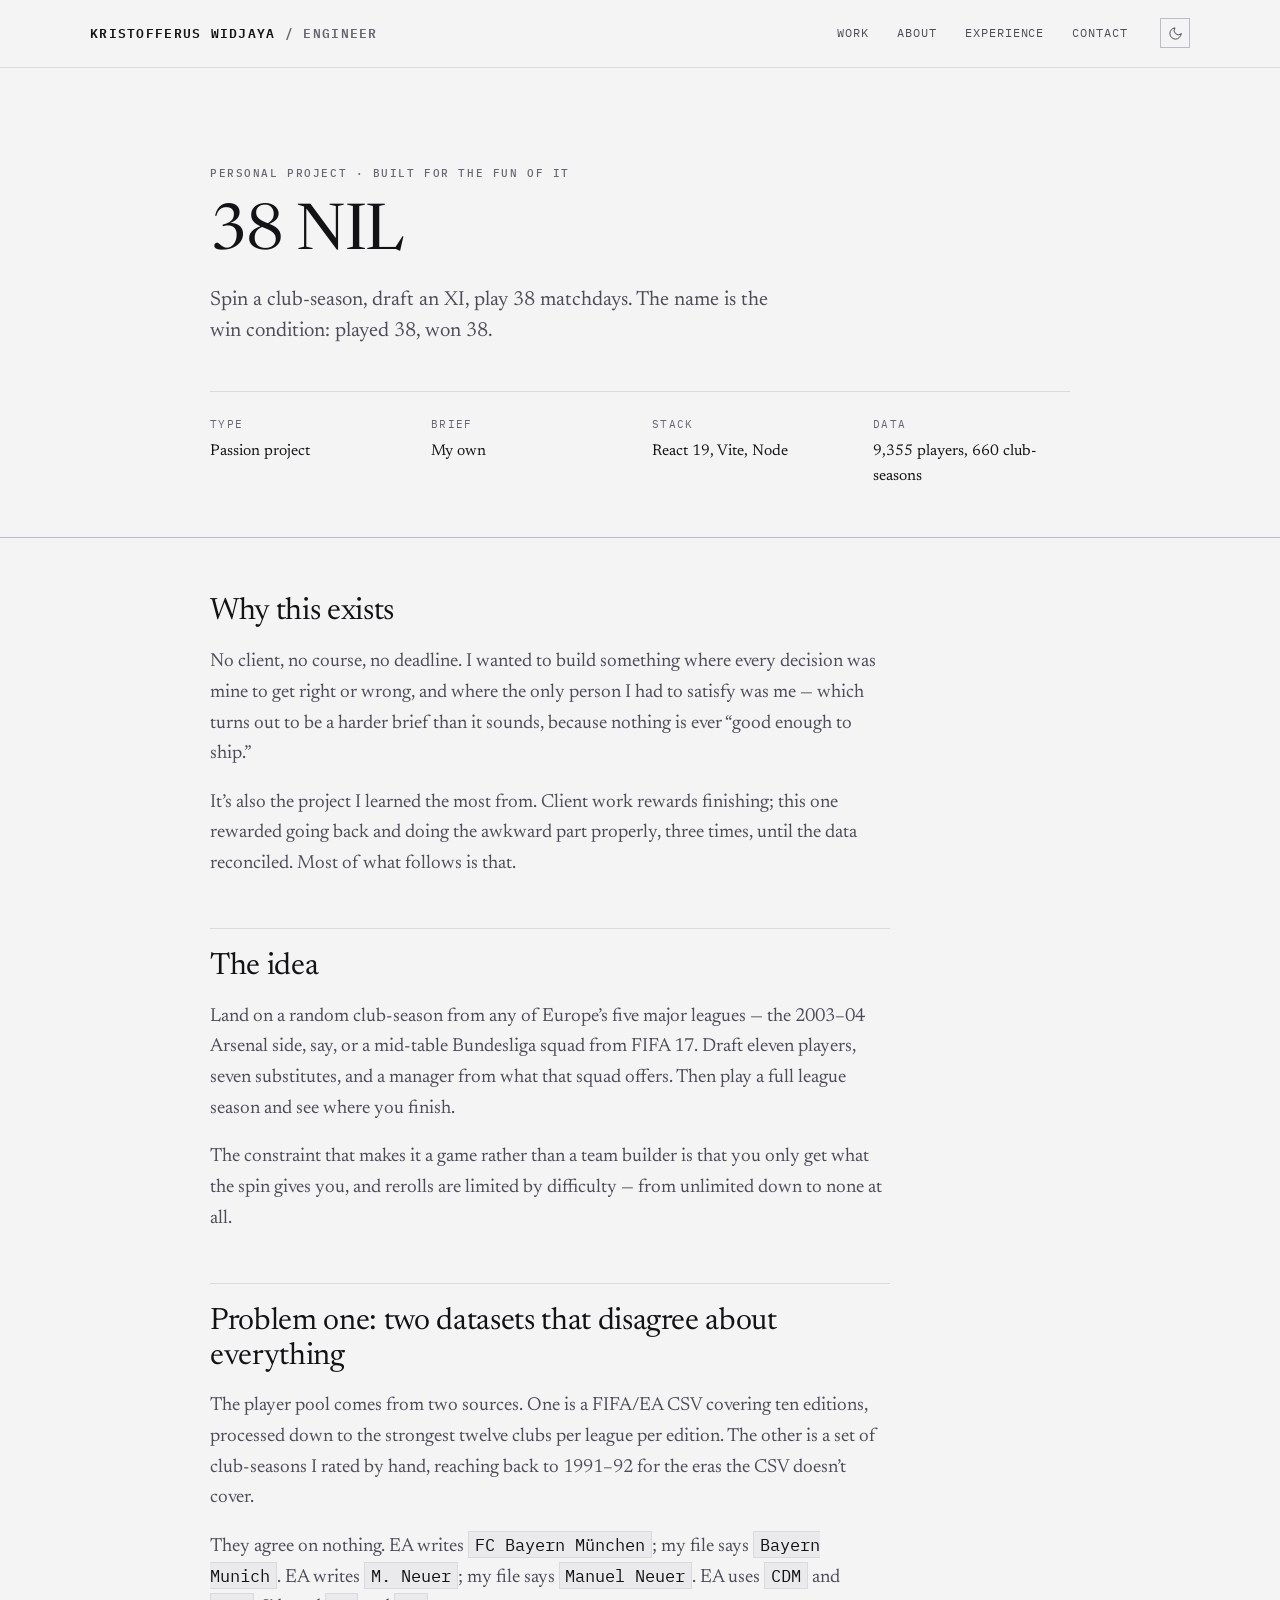
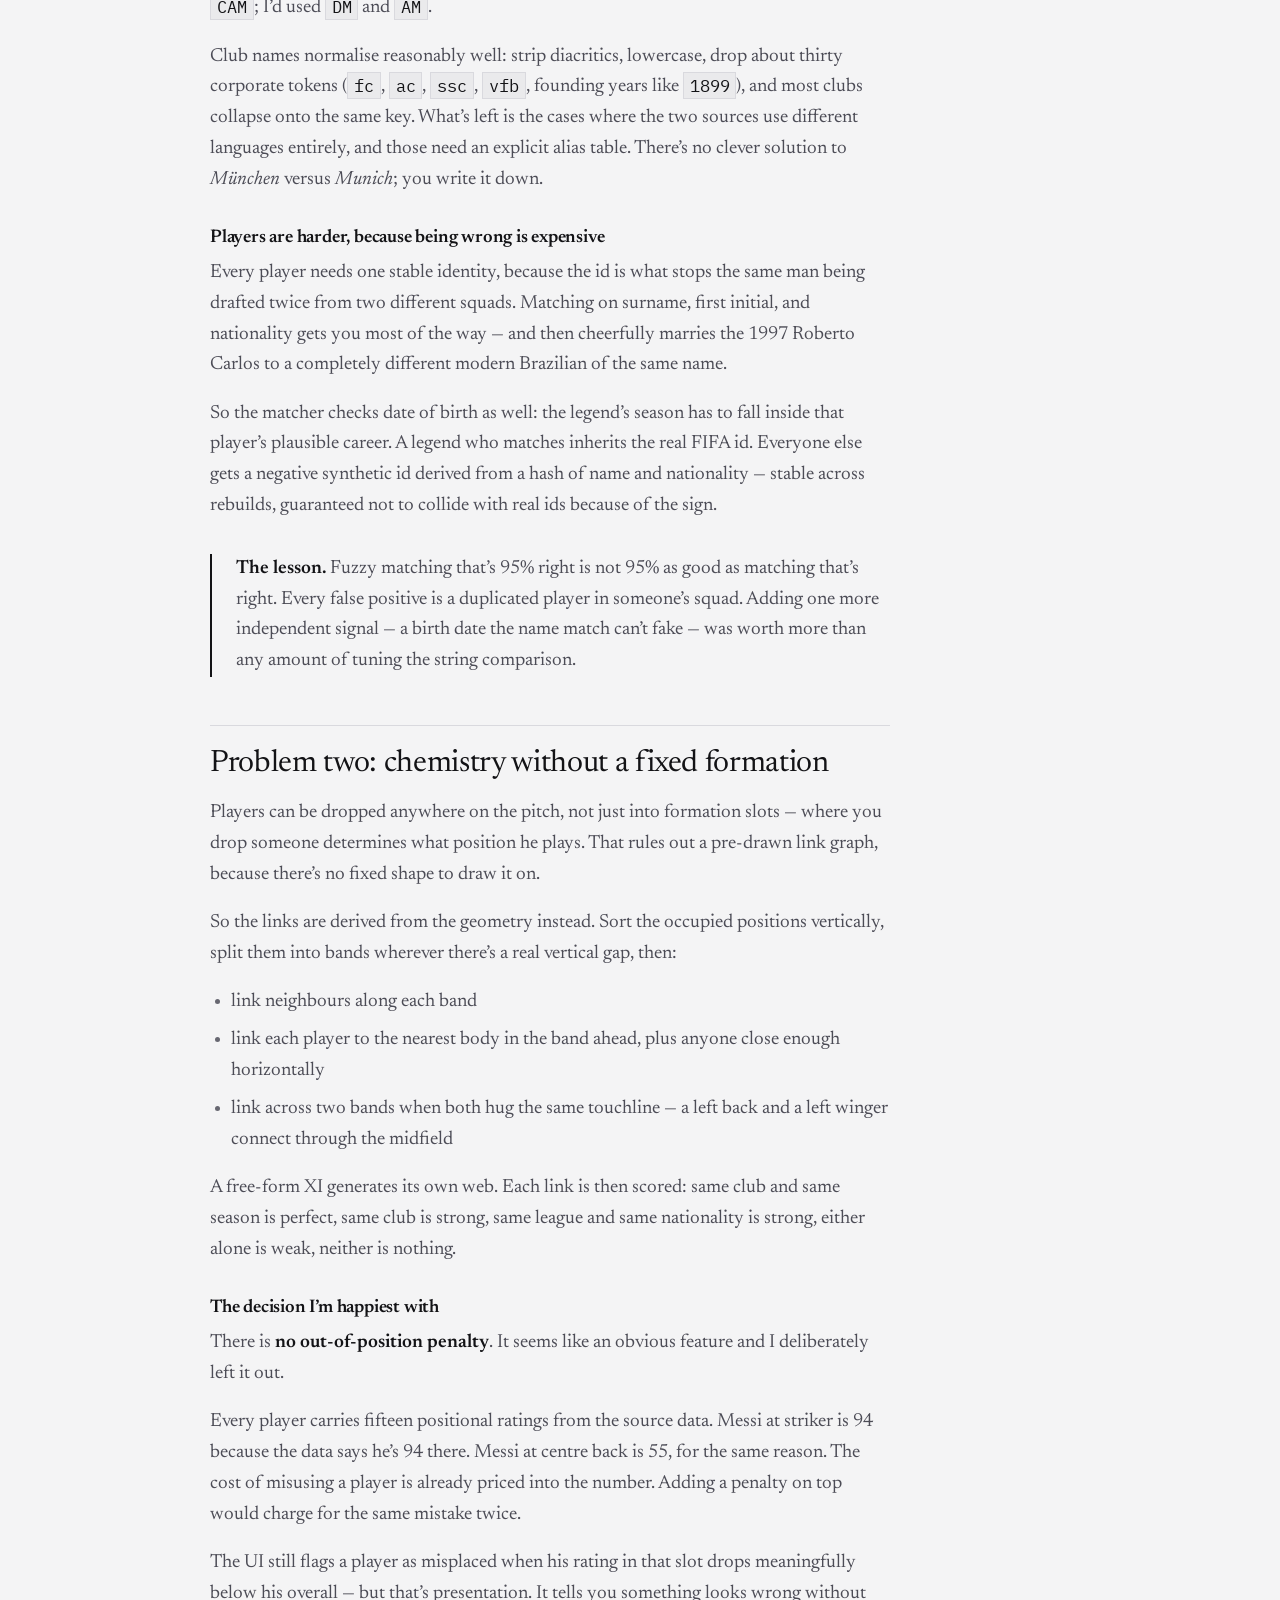
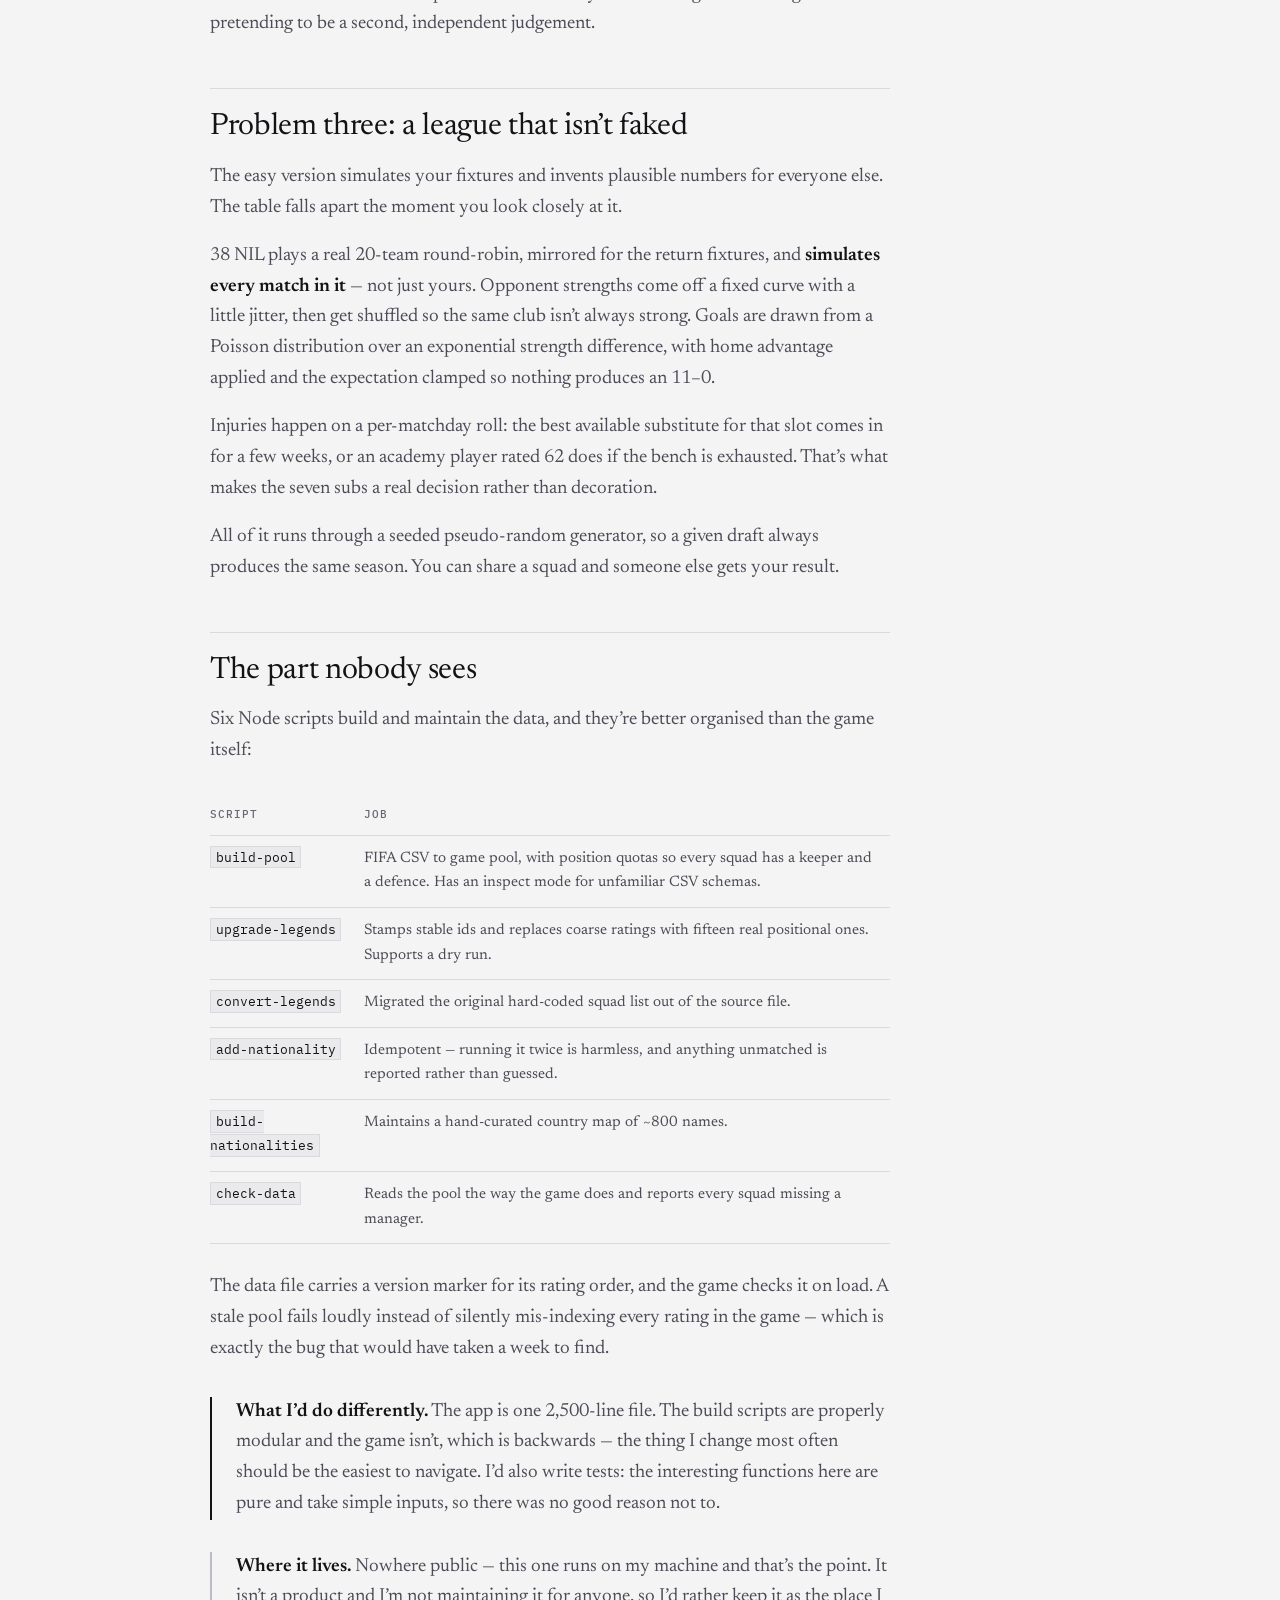
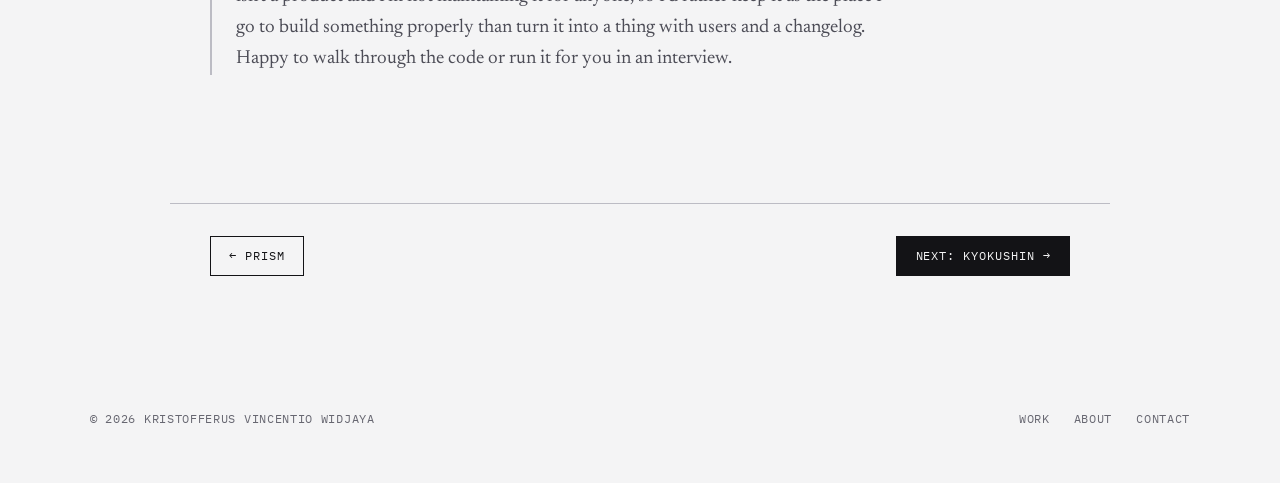
==== projects/38-nil.html @ 555da95a "Rebuild portfolio as an editorial site Replaces the single-page gradient layout with a typographic o" ====
<!DOCTYPE html>
<html lang="en">
<head>
<meta charset="UTF-8">
<meta name="viewport" content="width=device-width, initial-scale=1.0">

<title>38 NIL — football draft game · Kristofferus Vincentio Widjaya</title>
<meta name="description" content="Building a five-league all-time football draft game: merging two datasets that disagree about spelling, deriving chemistry from pitch geometry, and simulating a full 38-match season.">
<link rel="canonical" href="https://vinzzz123.github.io/projects/38-nil.html">

<meta property="og:type" content="article">
<meta property="og:url" content="https://vinzzz123.github.io/projects/38-nil.html">
<meta property="og:title" content="38 NIL — football draft game">
<meta property="og:description" content="9,355 players, two mismatched datasets, and a season simulation where every fixture is played.">
<meta property="og:image" content="https://vinzzz123.github.io/assets/img/og-image.png">
<meta name="twitter:card" content="summary_large_image">

<link rel="icon" href="../assets/img/favicon.svg" type="image/svg+xml">
<meta name="theme-color" content="#f4f4f5">

<link rel="preconnect" href="https://fonts.googleapis.com">
<link rel="preconnect" href="https://fonts.gstatic.com" crossorigin>
<link href="https://fonts.googleapis.com/css2?family=IBM+Plex+Mono:wght@400;500;600&family=Newsreader:ital,opsz,wght@0,6..72,300..700;1,6..72,300..700&display=swap" rel="stylesheet">
<link rel="stylesheet" href="../assets/css/style.css">

<script>
    document.documentElement.classList.add('js');
    try {
        var t = localStorage.getItem('kvw-theme');
        if (t === 'dark' || t === 'light') document.documentElement.setAttribute('data-theme', t);
    } catch (e) {}
</script>
</head>
<body>

<a class="skip-link" href="#main">Skip to content</a>

<header>
    <div class="header-inner">
        <a class="wordmark" href="../index.html">Kristofferus&nbsp;Widjaya <span>/ Engineer</span></a>
        <div class="nav">
            <nav aria-label="Main">
                <ul class="nav-menu" id="navMenu">
                    <li><a href="../index.html#work">Work</a></li>
                    <li><a href="../index.html#about">About</a></li>
                    <li><a href="../index.html#cv">Experience</a></li>
                    <li><a href="../index.html#contact">Contact</a></li>
                </ul>
            </nav>
            <button class="icon-btn" id="themeToggle" type="button" aria-pressed="false" aria-label="Switch to dark theme">
                <svg class="icon-moon" viewBox="0 0 24 24" aria-hidden="true"><path d="M21 12.79A9 9 0 1111.21 3 7 7 0 0021 12.79z"/></svg>
                <svg class="icon-sun" viewBox="0 0 24 24" aria-hidden="true"><circle cx="12" cy="12" r="4"/><path d="M12 2v2M12 20v2M4.93 4.93l1.41 1.41M17.66 17.66l1.41 1.41M2 12h2M20 12h2M6.34 17.66l-1.41 1.41M19.07 4.93l-1.41 1.41"/></svg>
            </button>
            <button class="icon-btn burger" id="burger" type="button" aria-expanded="false" aria-controls="navMenu" aria-label="Toggle navigation">
                <span></span><span></span><span></span>
            </button>
        </div>
    </div>
</header>

<main id="main">

<section class="study-head">
    <div class="wrap">
        <p class="label">Personal project &middot; Built for the fun of it</p>
        <h1>38 NIL</h1>
        <p class="standfirst">
            Spin a club-season, draft an XI, play 38 matchdays. The name is the win condition:
            played 38, won 38.
        </p>
        <dl class="study-facts">
            <div><dt>Type</dt><dd>Passion project</dd></div>
            <div><dt>Brief</dt><dd>My own</dd></div>
            <div><dt>Stack</dt><dd>React 19, Vite, Node</dd></div>
            <div><dt>Data</dt><dd>9,355 players, 660 club-seasons</dd></div>
        </dl>
    </div>
</section>

<section class="study">
    <div class="wrap">
        <div class="study-col">
        <h2>Why this exists</h2>
        <p>
            No client, no course, no deadline. I wanted to build something where every decision was mine
            to get right or wrong, and where the only person I had to satisfy was me &mdash; which turns
            out to be a harder brief than it sounds, because nothing is ever &ldquo;good enough to ship.&rdquo;
        </p>
        <p>
            It&rsquo;s also the project I learned the most from. Client work rewards finishing; this one
            rewarded going back and doing the awkward part properly, three times, until the data
            reconciled. Most of what follows is that.
        </p>

        <h2>The idea</h2>
        <p>
            Land on a random club-season from any of Europe&rsquo;s five major leagues &mdash; the
            2003&ndash;04 Arsenal side, say, or a mid-table Bundesliga squad from FIFA 17. Draft eleven
            players, seven substitutes, and a manager from what that squad offers. Then play a full league
            season and see where you finish.
        </p>
        <p>
            The constraint that makes it a game rather than a team builder is that you only get what the
            spin gives you, and rerolls are limited by difficulty &mdash; from unlimited down to none at all.
        </p>

        <h2>Problem one: two datasets that disagree about everything</h2>
        <p>
            The player pool comes from two sources. One is a FIFA/EA CSV covering ten editions, processed
            down to the strongest twelve clubs per league per edition. The other is a set of club-seasons
            I rated by hand, reaching back to 1991&ndash;92 for the eras the CSV doesn&rsquo;t cover.
        </p>
        <p>
            They agree on nothing. EA writes <code>FC Bayern M&uuml;nchen</code>; my file says
            <code>Bayern Munich</code>. EA writes <code>M. Neuer</code>; my file says
            <code>Manuel Neuer</code>. EA uses <code>CDM</code> and <code>CAM</code>; I&rsquo;d used
            <code>DM</code> and <code>AM</code>.
        </p>
        <p>
            Club names normalise reasonably well: strip diacritics, lowercase, drop about thirty corporate
            tokens (<code>fc</code>, <code>ac</code>, <code>ssc</code>, <code>vfb</code>, founding years
            like <code>1899</code>), and most clubs collapse onto the same key. What&rsquo;s left is the
            cases where the two sources use different languages entirely, and those need an explicit alias
            table. There&rsquo;s no clever solution to <em>M&uuml;nchen</em> versus <em>Munich</em>; you
            write it down.
        </p>

        <h3>Players are harder, because being wrong is expensive</h3>
        <p>
            Every player needs one stable identity, because the id is what stops the same man being drafted
            twice from two different squads. Matching on surname, first initial, and nationality gets you
            most of the way &mdash; and then cheerfully marries the 1997 Roberto Carlos to a completely
            different modern Brazilian of the same name.
        </p>
        <p>
            So the matcher checks date of birth as well: the legend&rsquo;s season has to fall inside that
            player&rsquo;s plausible career. A legend who matches inherits the real FIFA id. Everyone else
            gets a negative synthetic id derived from a hash of name and nationality &mdash; stable across
            rebuilds, guaranteed not to collide with real ids because of the sign.
        </p>

        <div class="aside">
            <p>
                <strong>The lesson.</strong> Fuzzy matching that&rsquo;s 95% right is not 95% as good as
                matching that&rsquo;s right. Every false positive is a duplicated player in someone&rsquo;s
                squad. Adding one more independent signal &mdash; a birth date the name match can&rsquo;t
                fake &mdash; was worth more than any amount of tuning the string comparison.
            </p>
        </div>

        <h2>Problem two: chemistry without a fixed formation</h2>
        <p>
            Players can be dropped anywhere on the pitch, not just into formation slots &mdash; where you
            drop someone determines what position he plays. That rules out a pre-drawn link graph, because
            there&rsquo;s no fixed shape to draw it on.
        </p>
        <p>
            So the links are derived from the geometry instead. Sort the occupied positions vertically,
            split them into bands wherever there&rsquo;s a real vertical gap, then:
        </p>
        <ul>
            <li>link neighbours along each band</li>
            <li>link each player to the nearest body in the band ahead, plus anyone close enough horizontally</li>
            <li>link across two bands when both hug the same touchline &mdash; a left back and a left winger connect through the midfield</li>
        </ul>
        <p>
            A free-form XI generates its own web. Each link is then scored: same club and same season is
            perfect, same club is strong, same league and same nationality is strong, either alone is weak,
            neither is nothing.
        </p>

        <h3>The decision I&rsquo;m happiest with</h3>
        <p>
            There is <strong>no out-of-position penalty</strong>. It seems like an obvious feature and I
            deliberately left it out.
        </p>
        <p>
            Every player carries fifteen positional ratings from the source data. Messi at striker is 94
            because the data says he&rsquo;s 94 there. Messi at centre back is 55, for the same reason. The
            cost of misusing a player is already priced into the number. Adding a penalty on top would
            charge for the same mistake twice.
        </p>
        <p>
            The UI still flags a player as misplaced when his rating in that slot drops meaningfully below
            his overall &mdash; but that&rsquo;s presentation. It tells you something looks wrong without
            pretending to be a second, independent judgement.
        </p>

        <h2>Problem three: a league that isn&rsquo;t faked</h2>
        <p>
            The easy version simulates your fixtures and invents plausible numbers for everyone else. The
            table falls apart the moment you look closely at it.
        </p>
        <p>
            38 NIL plays a real 20-team round-robin, mirrored for the return fixtures, and
            <strong>simulates every match in it</strong> &mdash; not just yours. Opponent strengths come off
            a fixed curve with a little jitter, then get shuffled so the same club isn&rsquo;t always
            strong. Goals are drawn from a Poisson distribution over an exponential strength difference,
            with home advantage applied and the expectation clamped so nothing produces an 11&ndash;0.
        </p>
        <p>
            Injuries happen on a per-matchday roll: the best available substitute for that slot comes in
            for a few weeks, or an academy player rated 62 does if the bench is exhausted. That&rsquo;s
            what makes the seven subs a real decision rather than decoration.
        </p>
        <p>
            All of it runs through a seeded pseudo-random generator, so a given draft always produces the
            same season. You can share a squad and someone else gets your result.
        </p>

        <h2>The part nobody sees</h2>
        <p>
            Six Node scripts build and maintain the data, and they&rsquo;re better organised than the game
            itself:
        </p>
        <div class="table-wrap">
            <table>
                <thead><tr><th>Script</th><th>Job</th></tr></thead>
                <tbody>
                    <tr><td><code>build-pool</code></td><td>FIFA CSV to game pool, with position quotas so every squad has a keeper and a defence. Has an inspect mode for unfamiliar CSV schemas.</td></tr>
                    <tr><td><code>upgrade-legends</code></td><td>Stamps stable ids and replaces coarse ratings with fifteen real positional ones. Supports a dry run.</td></tr>
                    <tr><td><code>convert-legends</code></td><td>Migrated the original hard-coded squad list out of the source file.</td></tr>
                    <tr><td><code>add-nationality</code></td><td>Idempotent &mdash; running it twice is harmless, and anything unmatched is reported rather than guessed.</td></tr>
                    <tr><td><code>build-nationalities</code></td><td>Maintains a hand-curated country map of ~800 names.</td></tr>
                    <tr><td><code>check-data</code></td><td>Reads the pool the way the game does and reports every squad missing a manager.</td></tr>
                </tbody>
            </table>
        </div>
        <p>
            The data file carries a version marker for its rating order, and the game checks it on load. A
            stale pool fails loudly instead of silently mis-indexing every rating in the game &mdash; which
            is exactly the bug that would have taken a week to find.
        </p>

        <div class="aside">
            <p>
                <strong>What I&rsquo;d do differently.</strong> The app is one 2,500-line file. The build
                scripts are properly modular and the game isn&rsquo;t, which is backwards &mdash; the thing
                I change most often should be the easiest to navigate. I&rsquo;d also write tests: the
                interesting functions here are pure and take simple inputs, so there was no good reason not
                to.
            </p>
        </div>

        <div class="aside aside--muted">
            <p>
                <strong>Where it lives.</strong> Nowhere public &mdash; this one runs on my machine and
                that&rsquo;s the point. It isn&rsquo;t a product and I&rsquo;m not maintaining it for
                anyone, so I&rsquo;d rather keep it as the place I go to build something properly than turn
                it into a thing with users and a changelog. Happy to walk through the code or run it for
                you in an interview.
            </p>
        </div>
        </div>
    </div>
</section>

<section class="study-foot">
    <div class="wrap">
        <a class="btn" href="prism.html">&larr; PRISM</a>
        <a class="btn btn--solid" href="kyokushin.html">Next: Kyokushin &rarr;</a>
    </div>
</section>

</main>

<footer>
    <div class="wrap footer-inner">
        <p>&copy; 2026 Kristofferus Vincentio Widjaya</p>
        <ul class="footer-links">
            <li><a href="../index.html#work">Work</a></li>
            <li><a href="../index.html#about">About</a></li>
            <li><a href="../index.html#contact">Contact</a></li>
        </ul>
    </div>
</footer>

<script src="../assets/js/main.js" defer></script>
</body>
</html>
---- assets/css/style.css ----
/* ==========================================================================
   Kristofferus Vincentio Widjaya — portfolio
   Editorial layout: serif for reading, mono for metadata, rules instead of
   shadows. No gradients, no cards, no lifting on hover.
   ========================================================================== */

/* ---------- tokens ---------- */

:root {
    /* Achromatic. Every value is a true neutral — no hue to read as a brand.
       Links are marked by underline rather than colour, which is how print
       has always done it. */
    --paper: #f4f4f5;
    --paper-2: #eaeaec;
    --ink: #131316;
    --ink-2: #4c4c56;   /* 7.72 on paper, 7.06 on the tint */
    --ink-3: #676771;   /* 5.09 on paper, 4.65 on the tint */
    --rule: #d9d9de;
    --rule-strong: #bcbcc4;

    /* Swap these three to tint the whole site — nothing else references a hue.
       Deep green   #1d4d3f / #143a2f
       Ink navy     #1e3a6b / #16294d
       Oxblood      #6b1f2a / #4f151e  */
    --accent: #131316;
    --accent-hover: #4c4c56;
    --on-accent: #f4f4f5;

    --measure: 68ch;
    --container: 1180px;
    --gutter: 2.5rem;
    --header-h: 68px;

    --serif: 'Newsreader', Georgia, 'Times New Roman', serif;
    --mono: 'IBM Plex Mono', ui-monospace, 'SF Mono', Menlo, Consolas, monospace;
}

@media (prefers-color-scheme: dark) {
    :root:not([data-theme="light"]) {
        --paper: #0e0e10;
        --paper-2: #17171b;
        --ink: #e9e9ec;
        --ink-2: #a2a2ac;   /* 7.62 on paper, 7.07 on the tint */
        --ink-3: #81818b;   /* 5.00 on paper, 4.64 on the tint */
        --rule: #26262c;
        --rule-strong: #3a3a42;
        --accent: #e9e9ec;
        --accent-hover: #a2a2ac;
        --on-accent: #0e0e10;
    }
}

:root[data-theme="dark"] {
    --paper: #0e0e10;
    --paper-2: #17171b;
    --ink: #e9e9ec;
    --ink-2: #a2a2ac;   /* 7.62 on paper, 7.07 on the tint */
    --ink-3: #81818b;   /* 5.00 on paper, 4.64 on the tint */
    --rule: #26262c;
    --rule-strong: #3a3a42;
    --accent: #e9e9ec;
    --accent-hover: #a2a2ac;
    --on-accent: #0e0e10;
}

/* ---------- reset ---------- */

*, *::before, *::after { margin: 0; padding: 0; box-sizing: border-box; }

html {
    scroll-behavior: smooth;
    scroll-padding-top: calc(var(--header-h) + 1.5rem);
    -webkit-text-size-adjust: 100%;
}

body {
    background: var(--paper);
    color: var(--ink);
    font-family: var(--serif);
    font-size: clamp(1.0625rem, .35vw + 1rem, 1.1875rem);
    line-height: 1.62;
    font-synthesis-weight: none;
    text-rendering: optimizeLegibility;
}

img { max-width: 100%; height: auto; display: block; }

::selection { background: var(--accent); color: var(--on-accent); }

:focus-visible {
    outline: 2px solid var(--accent);
    outline-offset: 3px;
}

.skip-link {
    position: absolute;
    left: 1rem; top: -100px;
    z-index: 2000;
    padding: .75rem 1.25rem;
    background: var(--ink);
    color: var(--paper);
    font-family: var(--mono);
    font-size: .8rem;
    text-decoration: none;
    transition: top .15s;
}
.skip-link:focus { top: 1rem; }

/* ---------- shared type ---------- */

.wrap { max-width: var(--container); margin-inline: auto; padding-inline: var(--gutter); }

h1, h2, h3, h4 { font-weight: 500; line-height: 1.14; letter-spacing: -.011em; }

/* mono is for anything that is data rather than prose */
.label {
    font-family: var(--mono);
    font-size: .7rem;
    font-weight: 500;
    letter-spacing: .14em;
    text-transform: uppercase;
    color: var(--ink-3);
}

a { color: var(--accent); text-decoration-thickness: 1px; text-underline-offset: .18em; }
a:hover { color: var(--accent-hover); }

/* Colour no longer marks a link, so body copy underlines them explicitly.
   Navigation and buttons opt out — they read as links from position alone. */
.prose a, .study p a, .study li a, .row p a { text-decoration: underline; }

/* ---------- header ---------- */

header {
    position: fixed;
    inset: 0 0 auto 0;
    height: var(--header-h);
    z-index: 100;
    background: var(--paper);
    border-bottom: 1px solid var(--rule);
}

.header-inner {
    max-width: var(--container);
    height: 100%;
    margin-inline: auto;
    padding-inline: var(--gutter);
    display: flex;
    align-items: center;
    justify-content: space-between;
    gap: 1.5rem;
}

.wordmark {
    font-family: var(--mono);
    font-size: .8rem;
    font-weight: 600;
    letter-spacing: .1em;
    text-transform: uppercase;
    color: var(--ink);
    text-decoration: none;
}
.wordmark span { color: var(--ink-3); }

.nav { display: flex; align-items: center; gap: 2rem; }
.nav-menu { display: flex; gap: 1.75rem; list-style: none; }

.nav-menu a {
    font-family: var(--mono);
    font-size: .74rem;
    letter-spacing: .08em;
    text-transform: uppercase;
    color: var(--ink-2);
    text-decoration: none;
    padding-block: .25rem;
    border-bottom: 1px solid transparent;
}
.nav-menu a:hover { color: var(--ink); border-bottom-color: var(--ink); }

.icon-btn {
    display: grid;
    place-items: center;
    width: 30px; height: 30px;
    border: 1px solid var(--rule-strong);
    background: transparent;
    color: var(--ink-2);
    cursor: pointer;
    border-radius: 0;
}
.icon-btn:hover { color: var(--ink); border-color: var(--ink); }
.icon-btn svg { width: 15px; height: 15px; fill: none; stroke: currentColor; stroke-width: 1.6; stroke-linecap: round; stroke-linejoin: round; }

.icon-sun { display: none; }
:root[data-theme="dark"] .icon-sun { display: block; }
:root[data-theme="dark"] .icon-moon { display: none; }
@media (prefers-color-scheme: dark) {
    :root:not([data-theme="light"]) .icon-sun { display: block; }
    :root:not([data-theme="light"]) .icon-moon { display: none; }
}

.burger { display: none; flex-direction: column; gap: 3px; }
.burger span { display: block; width: 14px; height: 1.5px; background: currentColor; }

/* ---------- buttons & inline links ---------- */

.btn {
    display: inline-block;
    padding: .6rem 1.15rem;
    font-family: var(--mono);
    font-size: .74rem;
    letter-spacing: .08em;
    text-transform: uppercase;
    text-decoration: none;
    border: 1px solid var(--ink);
    color: var(--ink);
    background: transparent;
    border-radius: 0;
    transition: background-color .15s, color .15s;
}
.btn:hover { background: var(--ink); color: var(--paper); }
.btn--solid { background: var(--ink); color: var(--paper); }
.btn--solid:hover { background: transparent; color: var(--ink); }

/* the arrow link used at the end of an entry */
.go {
    font-family: var(--mono);
    font-size: .78rem;
    letter-spacing: .04em;
    text-decoration: none;
    border-bottom: 1px solid currentColor;
    padding-bottom: .1rem;
}
.go::after { content: ' \2192'; }

/* ---------- hero ---------- */

.hero { padding-block: calc(var(--header-h) + 7rem) 5.5rem; border-bottom: 1px solid var(--rule); }

.hero-lede {
    display: grid;
    grid-template-columns: minmax(0, 7fr) minmax(0, 4fr);
    gap: var(--gutter);
    align-items: end;
}

.hero h1 {
    font-size: clamp(2.6rem, 6.4vw, 5rem);
    font-weight: 400;
    line-height: 1.03;
    letter-spacing: -.026em;
    max-width: 16ch;
}
.hero h1 em {
    /* italic alone does the work — no colour needed */
    font-style: italic;
}

.hero-side p { color: var(--ink-2); max-width: 42ch; }
.hero-side .label { display: block; margin-bottom: .9rem; }

.hero-actions { display: flex; flex-wrap: wrap; gap: .75rem; margin-top: 2rem; }

/* four facts, separated by rules — replaces the old stat tiles */
.facts {
    display: grid;
    grid-template-columns: repeat(4, 1fr);
    margin-top: 4.5rem;
    border-top: 1px solid var(--rule);
}
.facts > div { padding: 1.5rem 1.5rem 0 0; border-right: 1px solid var(--rule); }
.facts > div:last-child { border-right: 0; padding-right: 0; }
.facts > div + div { padding-left: 1.5rem; }

.facts dt {
    font-family: var(--mono);
    font-size: clamp(1.5rem, 2.4vw, 2rem);
    font-weight: 400;
    letter-spacing: -.03em;
    line-height: 1;
    margin-bottom: .55rem;
}
.facts dd { color: var(--ink-2); font-size: .92rem; line-height: 1.45; }

/* ---------- section scaffolding ---------- */

.band { padding-block: 5.5rem; border-bottom: 1px solid var(--rule); }
.band--tint { background: var(--paper-2); }

.band-head {
    display: grid;
    grid-template-columns: minmax(0, 4fr) minmax(0, 7fr);
    gap: var(--gutter);
    align-items: baseline;
    padding-bottom: 1.75rem;
    margin-bottom: 3.5rem;
    border-bottom: 1px solid var(--rule-strong);
}
.band-head h2 {
    font-size: clamp(1.6rem, 2.6vw, 2.15rem);
    font-weight: 400;
    letter-spacing: -.02em;
}
.band-head p { color: var(--ink-2); font-size: 1rem; max-width: 58ch; }

/* ---------- work index ---------- */

.entries { display: grid; }

.entry {
    display: grid;
    grid-template-columns: 4.5rem minmax(0, 1fr);
    gap: var(--gutter);
    padding-block: 3.25rem;
    border-top: 1px solid var(--rule);
}
.entry:first-child { border-top: 0; padding-top: 0; }

.entry-no {
    font-family: var(--mono);
    font-size: .82rem;
    color: var(--ink-3);
    padding-top: .45rem;
}

.entry-body { display: grid; grid-template-columns: minmax(0, 1fr); gap: 1.25rem; }

/* entries that have a screenshot run two columns on wide screens */
.entry--figure .entry-body { grid-template-columns: minmax(0, 1fr) minmax(0, 1fr); gap: var(--gutter); align-items: start; }
.entry--figure .entry-text { display: grid; gap: 1.25rem; }

.entry h3 { font-size: clamp(1.45rem, 2.2vw, 1.9rem); font-weight: 400; }
.entry h3 a { color: inherit; text-decoration: none; border-bottom: 1px solid var(--rule-strong); }
.entry h3 a:hover { border-bottom-color: var(--ink); }

.entry-kicker { margin-top: .5rem; }
.entry-kicker .label { color: var(--ink-3); }
.entry-kicker .label + .label::before { content: ' / '; color: var(--rule-strong); }

.entry p { color: var(--ink-2); max-width: var(--measure); }
.entry-note { color: var(--ink-3); font-style: italic; font-size: .95rem; }

.stack { display: flex; flex-wrap: wrap; gap: .4rem 1rem; list-style: none; }
.stack li { font-family: var(--mono); font-size: .72rem; letter-spacing: .06em; color: var(--ink-3); text-transform: uppercase; }

.entry-links { display: flex; flex-wrap: wrap; gap: 1.5rem; }

.shot { border: 1px solid var(--rule); }
.shot img { width: 100%; }
.shot figcaption { padding: .6rem .8rem; border-top: 1px solid var(--rule); font-family: var(--mono); font-size: .68rem; letter-spacing: .06em; text-transform: uppercase; color: var(--ink-3); }

/* ---------- compact list (secondary work, skills) ---------- */

.rows { border-top: 1px solid var(--rule); }
.row {
    display: grid;
    grid-template-columns: minmax(0, 4fr) minmax(0, 7fr);
    gap: var(--gutter);
    padding-block: 1.5rem;
    border-bottom: 1px solid var(--rule);
}
.row h3 { font-size: 1.08rem; font-weight: 500; }
.row p { color: var(--ink-2); font-size: .97rem; max-width: 62ch; }
.row .stack { margin-top: .6rem; }

/* ---------- about ---------- */

.prose { max-width: var(--measure); }
.prose p + p { margin-top: 1.15rem; }
.prose p { color: var(--ink-2); }
.prose strong { color: var(--ink); font-weight: 600; }

.two-col { display: grid; grid-template-columns: minmax(0, 4fr) minmax(0, 7fr); gap: var(--gutter); }

/* ---------- experience ---------- */

.cv { border-top: 1px solid var(--rule); }
.cv-item {
    display: grid;
    grid-template-columns: minmax(0, 4fr) minmax(0, 7fr);
    gap: var(--gutter);
    padding-block: 2rem;
    border-bottom: 1px solid var(--rule);
}
.cv-when { font-family: var(--mono); font-size: .76rem; color: var(--ink-3); letter-spacing: .04em; }
.cv-role { font-size: 1.15rem; font-weight: 500; }
.cv-org { color: var(--ink-2); font-size: .97rem; margin-block: .15rem .7rem; }
.cv-item p { color: var(--ink-2); font-size: .97rem; max-width: 62ch; }

/* ---------- contact ---------- */

.contact-list { border-top: 1px solid var(--rule); }
.contact-list a {
    display: grid;
    grid-template-columns: minmax(0, 4fr) minmax(0, 7fr);
    gap: var(--gutter);
    align-items: baseline;
    padding-block: 1.4rem;
    border-bottom: 1px solid var(--rule);
    text-decoration: none;
    color: var(--ink);
}
.contact-list a:hover { background: var(--paper-2); }
.contact-list .val { font-size: 1.15rem; }
.contact-list a:hover .val { color: var(--accent); }

/* ---------- footer ---------- */

footer { padding-block: 3rem; }
.footer-inner { display: flex; flex-wrap: wrap; gap: 1rem 2rem; justify-content: space-between; align-items: baseline; }
footer p, footer a { font-family: var(--mono); font-size: .72rem; letter-spacing: .06em; color: var(--ink-3); text-transform: uppercase; }
footer a { text-decoration: none; }
footer a:hover { color: var(--ink); }
.footer-links { display: flex; flex-wrap: wrap; gap: 1.5rem; list-style: none; }

/* ==========================================================================
   Case-study pages
   ========================================================================== */

.study-head { padding-block: calc(var(--header-h) + 6rem) 3rem; border-bottom: 1px solid var(--rule-strong); }
.study-head .wrap { max-width: 940px; }
.study-head h1 {
    font-size: clamp(2.4rem, 5.5vw, 4rem);
    font-weight: 400;
    letter-spacing: -.025em;
    margin-block: 1rem .9rem;
}
.study-head .standfirst { font-size: clamp(1.15rem, 1.6vw, 1.35rem); color: var(--ink-2); max-width: 52ch; line-height: 1.5; }

.study-facts {
    display: grid;
    grid-template-columns: repeat(4, 1fr);
    gap: 1.5rem;
    margin-top: 2.75rem;
    padding-top: 1.5rem;
    border-top: 1px solid var(--rule);
}
.study-facts dt { font-family: var(--mono); font-size: .68rem; letter-spacing: .12em; text-transform: uppercase; color: var(--ink-3); margin-bottom: .35rem; }
.study-facts dd { font-size: .97rem; }

.study { padding-block: 3.5rem; }
.study .wrap { max-width: 940px; }
.study-col { max-width: var(--measure); }

.study h2 {
    font-size: clamp(1.5rem, 2.4vw, 2rem);
    font-weight: 400;
    margin-block: 3rem 1.1rem;
    padding-top: 1.25rem;
    border-top: 1px solid var(--rule);
}
.study h2:first-child { margin-top: 0; border-top: 0; padding-top: 0; }
.study h3 { font-size: 1.15rem; font-weight: 600; margin-block: 2rem .6rem; }
.study p { color: var(--ink-2); margin-bottom: 1.1rem; }
.study ul, .study ol { color: var(--ink-2); margin-bottom: 1.1rem; padding-left: 1.3rem; }
.study li { margin-bottom: .45rem; }
.study li::marker { color: var(--ink-3); }
.study strong { color: var(--ink); font-weight: 600; }
.study em { font-style: italic; }

.study figure { margin-block: 2.25rem; }
.study figure img { border: 1px solid var(--rule); width: 100%; }
.study figcaption { margin-top: .65rem; font-family: var(--mono); font-size: .68rem; letter-spacing: .06em; text-transform: uppercase; color: var(--ink-3); }

/* a pulled-out remark — rule on the left, no tinted box */
.aside {
    margin-block: 2rem;
    padding-left: 1.5rem;
    border-left: 2px solid var(--accent);
}
.aside p { margin-bottom: 0; }
.aside--muted { border-left-color: var(--rule-strong); }

.study pre {
    margin-block: 1.5rem;
    padding: 1.25rem;
    background: var(--paper-2);
    border: 1px solid var(--rule);
    overflow-x: auto;
    font-family: var(--mono);
    font-size: .82rem;
    line-height: 1.55;
}
.study code { font-family: var(--mono); font-size: .88em; }
.study p > code, .study li > code, .study td > code { color: var(--ink); background: var(--paper-2); padding: .1em .35em; border: 1px solid var(--rule); }

.table-wrap { overflow-x: auto; margin-block: 1.75rem; }
.study table { width: 100%; border-collapse: collapse; font-size: .94rem; }
.study caption { text-align: left; font-family: var(--mono); font-size: .68rem; letter-spacing: .1em; text-transform: uppercase; color: var(--ink-3); padding-bottom: .75rem; }
.study th, .study td { padding: .7rem 1rem .7rem 0; text-align: left; border-bottom: 1px solid var(--rule); vertical-align: top; }
.study th { font-family: var(--mono); font-size: .68rem; letter-spacing: .1em; text-transform: uppercase; color: var(--ink-3); font-weight: 500; }
.study td { color: var(--ink-2); }

.study-foot { padding-block: 2.5rem 5rem; }
.study-foot .wrap { max-width: 940px; display: flex; flex-wrap: wrap; gap: 1rem; justify-content: space-between; padding-top: 2rem; border-top: 1px solid var(--rule-strong); }

/* ==========================================================================
   404
   ========================================================================== */

.notfound { min-height: 100vh; display: grid; place-items: center; text-align: left; padding: var(--gutter); }
.notfound .num { font-family: var(--mono); font-size: clamp(4rem, 14vw, 8rem); line-height: 1; letter-spacing: -.04em; color: var(--ink-3); }
.notfound h1 { font-size: clamp(1.8rem, 4vw, 2.6rem); font-weight: 400; margin-block: 1rem .8rem; }
.notfound p { color: var(--ink-2); margin-bottom: 2rem; max-width: 44ch; }

/* ==========================================================================
   Scroll reveal — a short fade only. No sliding, no stagger.
   Hidden state applies only under html.js so no-JS keeps everything visible.
   ========================================================================== */

.js .reveal { opacity: 0; transition: opacity .5s ease; }
.js .reveal.is-visible { opacity: 1; }

/* ==========================================================================
   Responsive
   ========================================================================== */

@media (max-width: 1000px) {
    .hero-lede { grid-template-columns: 1fr; gap: 2.5rem; align-items: start; }
    .hero h1 { max-width: 18ch; }
    .entry--figure .entry-body { grid-template-columns: 1fr; }
    .band-head, .two-col, .row, .cv-item, .contact-list a { grid-template-columns: 1fr; gap: .5rem; }
    .band-head { gap: 1rem; }
    .two-col { gap: 2.5rem; }
    .row, .cv-item { gap: .35rem; }
}

@media (max-width: 720px) {
    :root { --gutter: 1.35rem; }
    .burger { display: flex; }

    .nav-menu {
        position: fixed;
        inset: var(--header-h) 0 auto 0;
        z-index: -1;
        flex-direction: column;
        align-items: flex-start;
        gap: 0;
        background: var(--paper);
        border-bottom: 1px solid var(--rule-strong);
        transform: translateY(-100%);
        visibility: hidden;
        transition: transform .25s ease, visibility 0s linear .25s;
    }
    .nav-menu.is-open { transform: translateY(0); visibility: visible; transition: transform .25s ease, visibility 0s; }
    .nav-menu li { width: 100%; border-top: 1px solid var(--rule); }
    .nav-menu a { display: block; padding: 1rem var(--gutter); font-size: .8rem; border: 0; }

    .hero { padding-block: calc(var(--header-h) + 4rem) 3.5rem; }
    .band, .study { padding-block: 3.5rem; }
    .facts { grid-template-columns: 1fr 1fr; margin-top: 3rem; }
    .facts > div { padding: 1.25rem 1rem 1.25rem 0; border-bottom: 1px solid var(--rule); }
    .facts > div:nth-child(2n) { border-right: 0; padding-right: 0; }
    .facts > div:nth-child(2n+1) { padding-left: 0; }
    .facts > div + div { padding-left: 1rem; }
    .facts > div:nth-child(n+3) { border-bottom: 0; }

    .entry { grid-template-columns: 1fr; gap: .9rem; padding-block: 2.5rem; }
    .entry-no { padding-top: 0; }
    .study-facts { grid-template-columns: 1fr 1fr; gap: 1.25rem; }
    .study-foot .wrap { flex-direction: column; }
    .study-foot .btn { text-align: center; }
}

/* ==========================================================================
   Reduced motion
   ========================================================================== */

@media (prefers-reduced-motion: reduce) {
    html { scroll-behavior: auto; }
    *, *::before, *::after {
        animation-duration: .01ms !important;
        animation-iteration-count: 1 !important;
        transition-duration: .01ms !important;
    }
    .js .reveal { opacity: 1; }
}

/* ==========================================================================
   Print
   ========================================================================== */

@media print {
    header, .burger, .icon-btn, .hero-actions, .study-foot, footer { display: none; }
    body { background: #fff; color: #000; font-size: 11pt; }
    .band, .entry, .study { break-inside: avoid; }
    a { color: #000; }
}
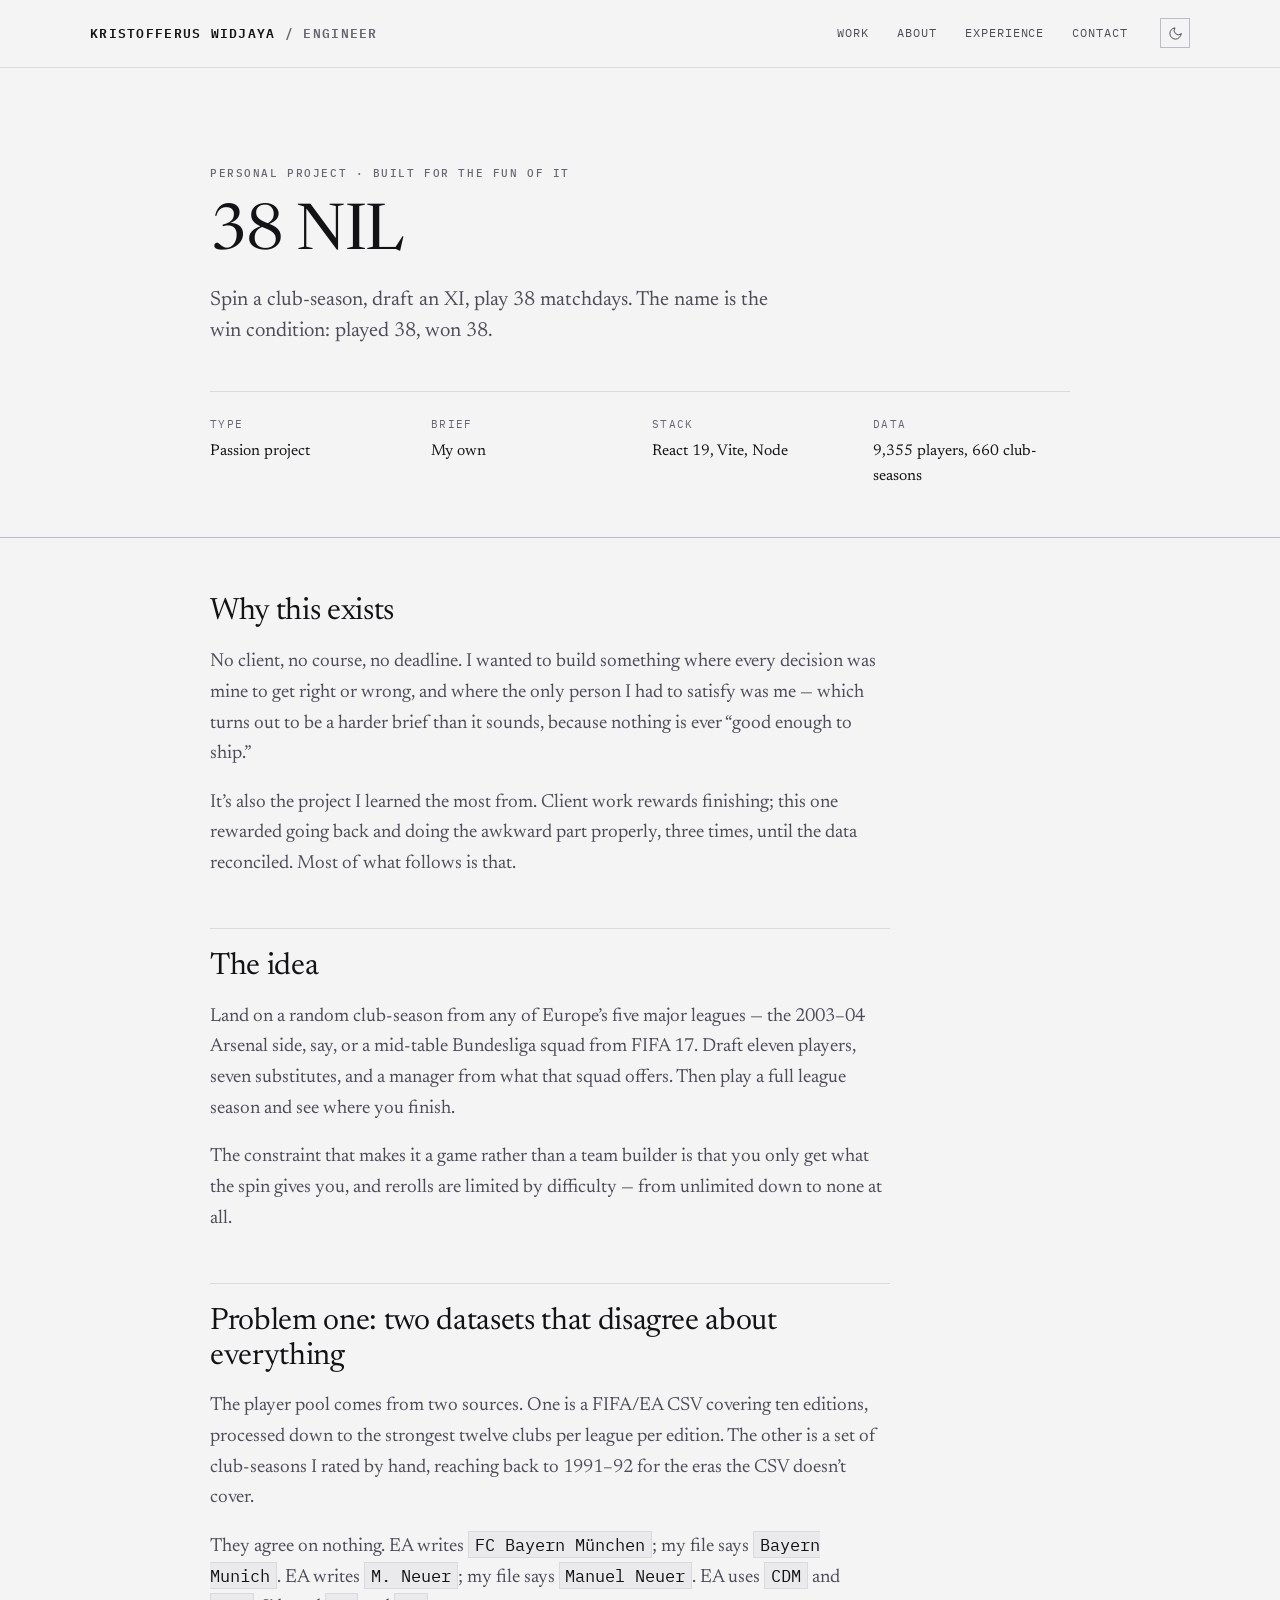
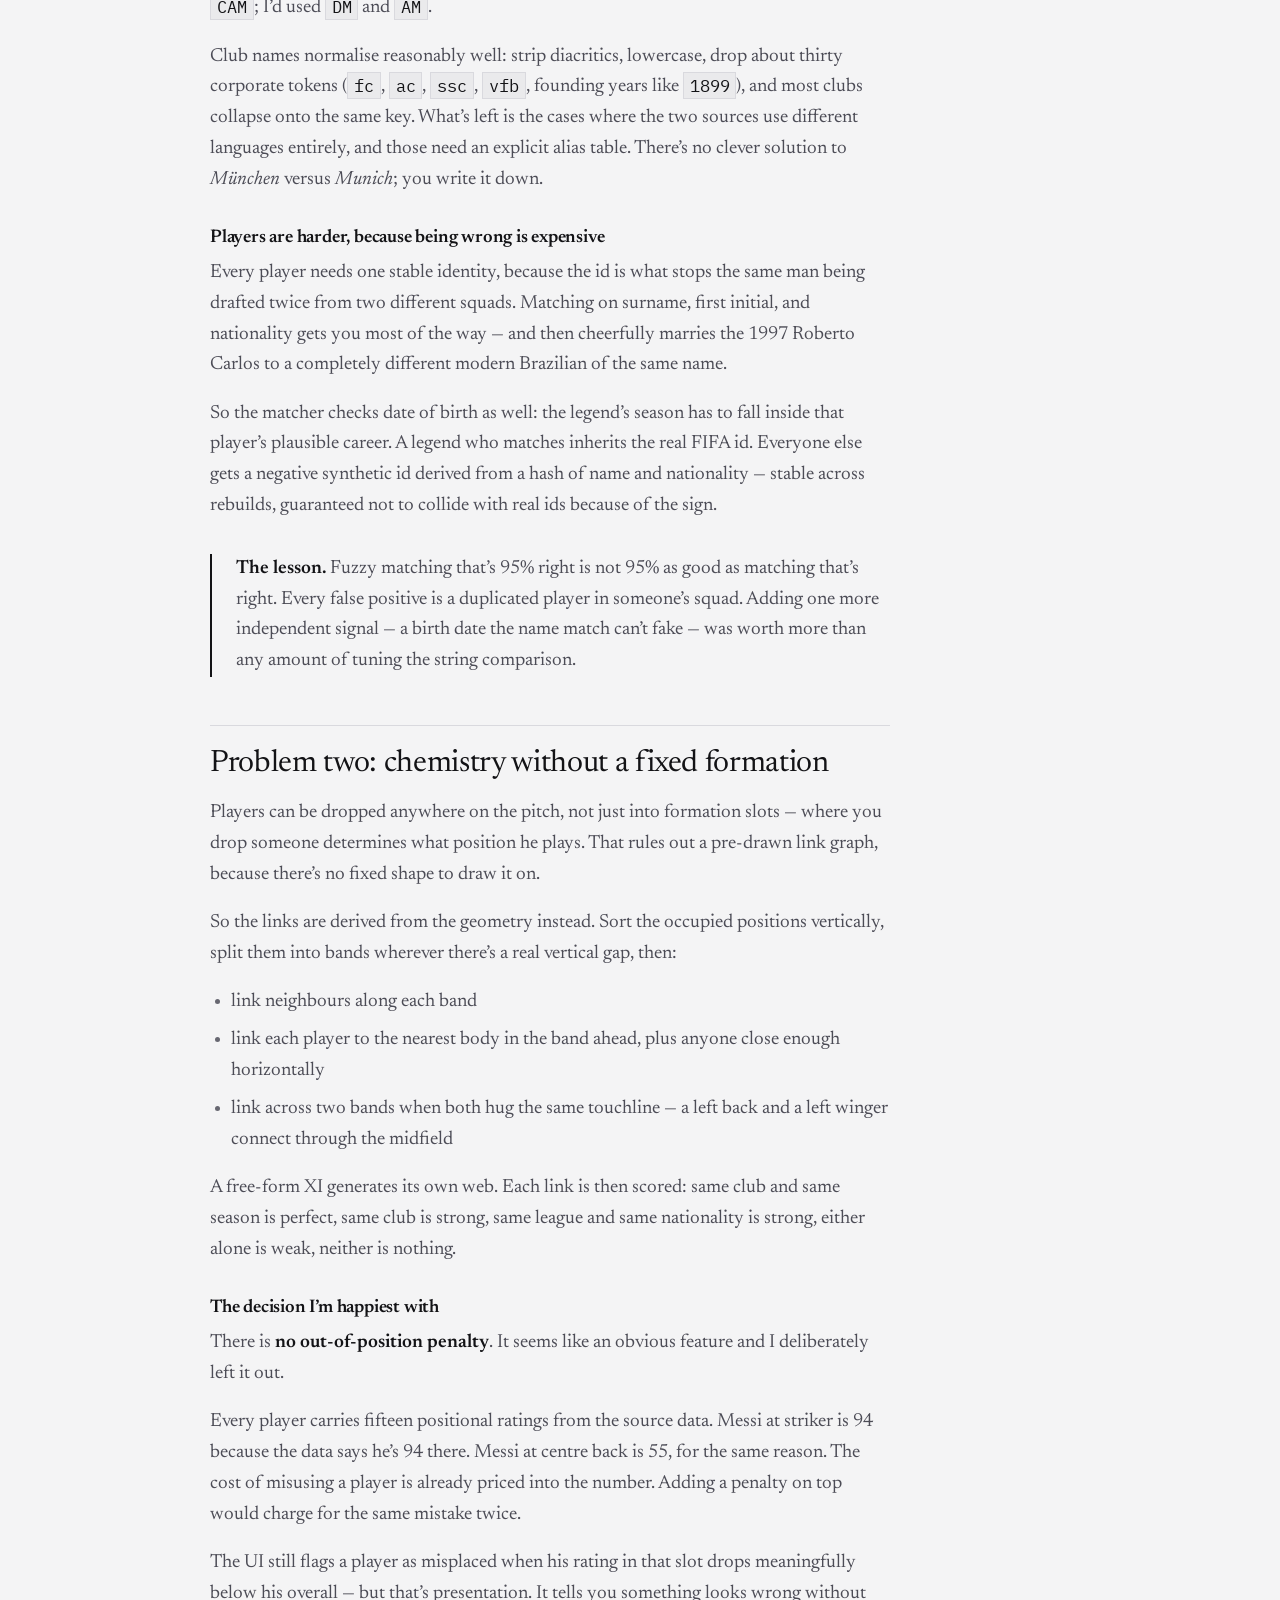
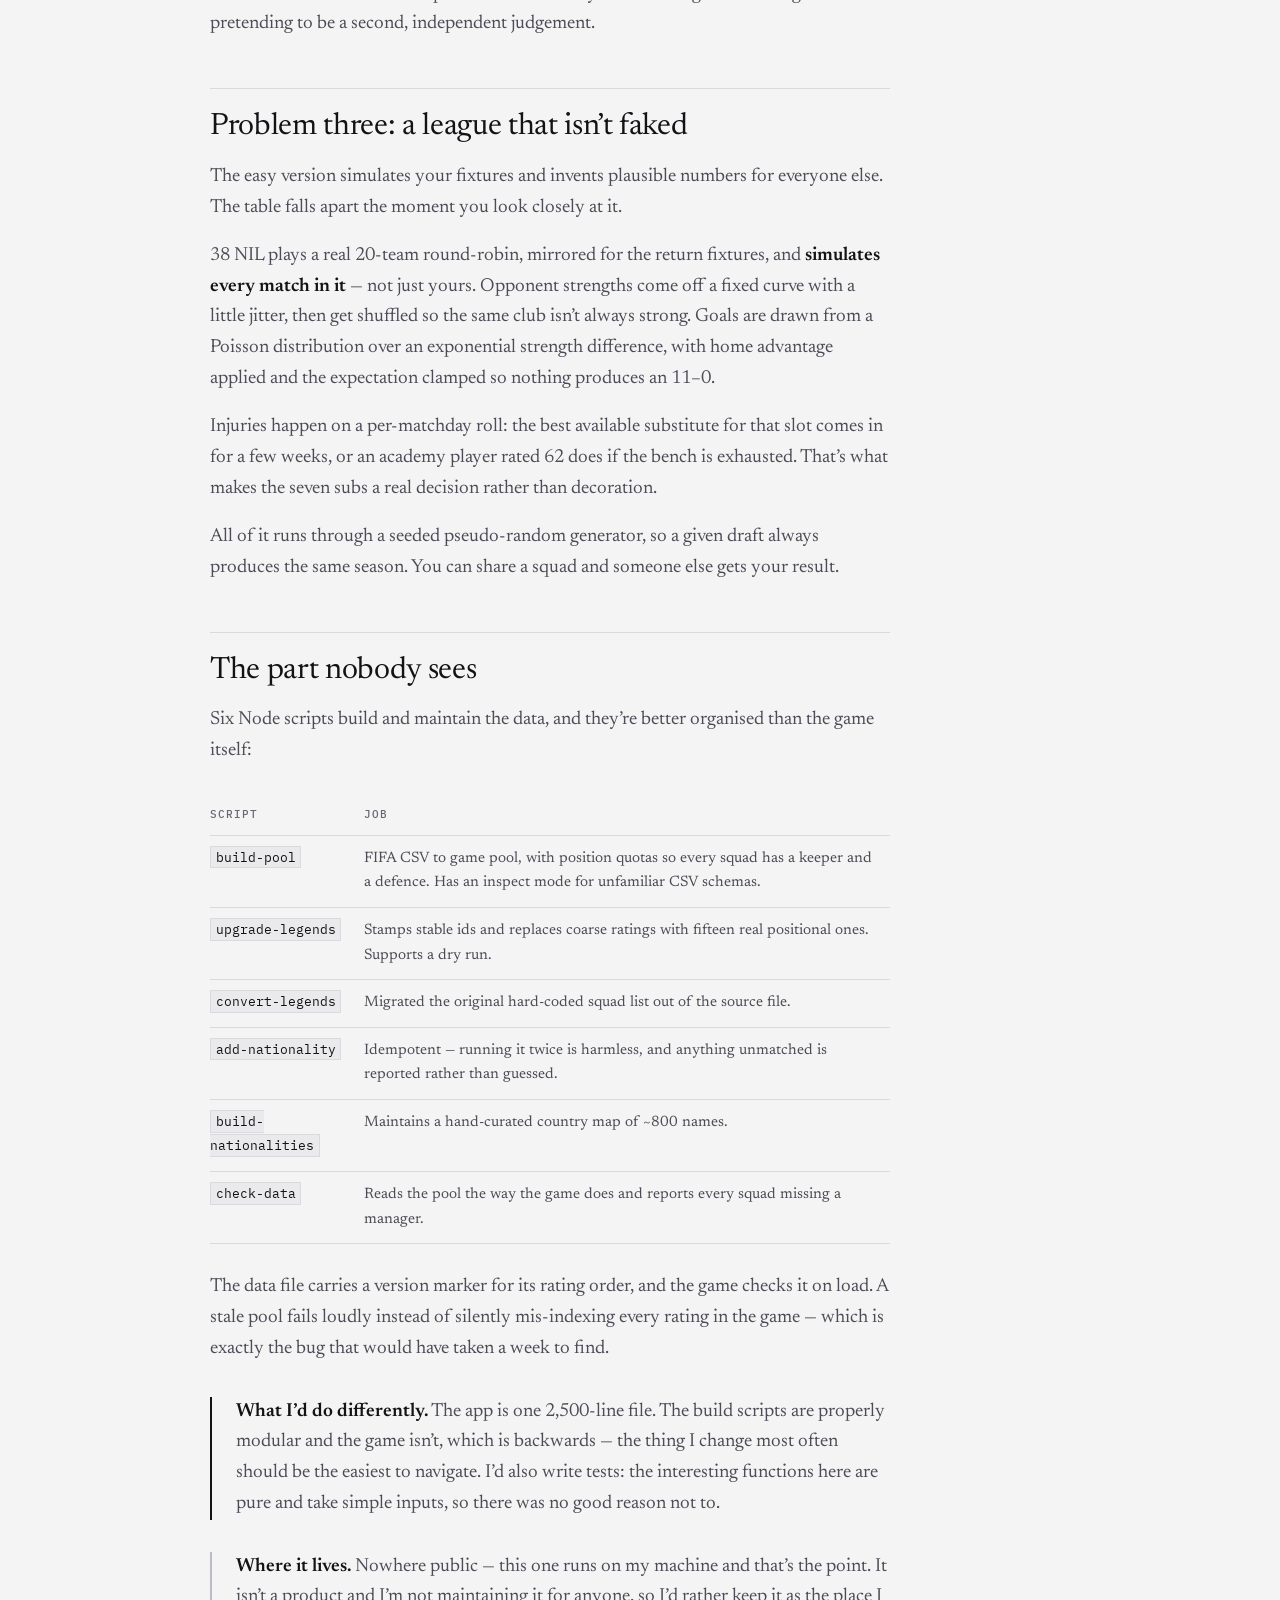
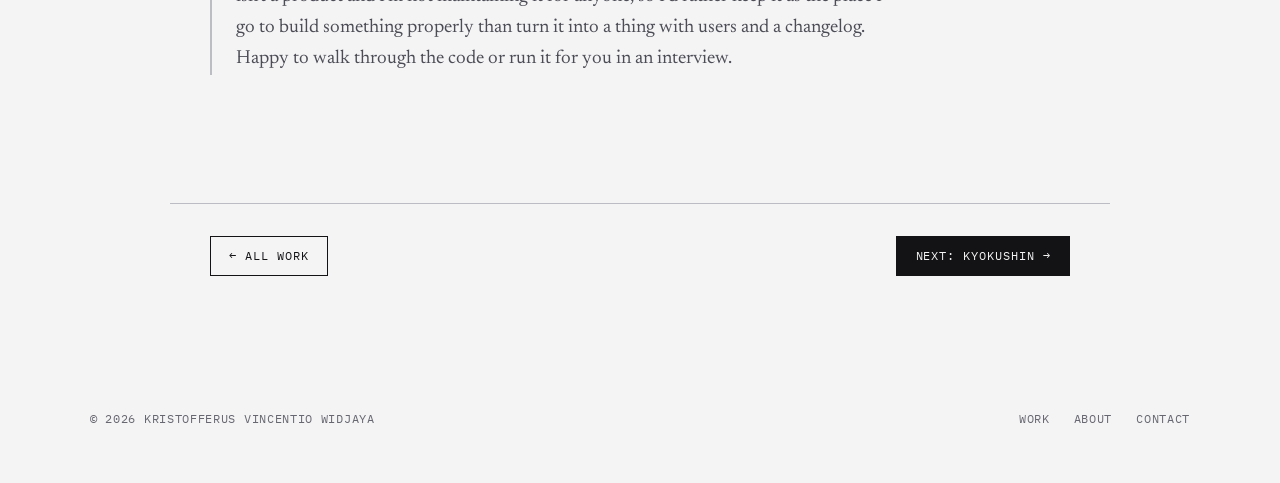
==== commit 526f579f: "Remove internal naming and operational detail from the internship work Per instruction from the empl" ====
--- a/projects/38-nil.html
+++ b/projects/38-nil.html
@@ -257,7 +257,7 @@
 
 <section class="study-foot">
     <div class="wrap">
-        <a class="btn" href="prism.html">&larr; PRISM</a>
+        <a class="btn" href="../index.html#work">&larr; All work</a>
         <a class="btn btn--solid" href="kyokushin.html">Next: Kyokushin &rarr;</a>
     </div>
 </section>
